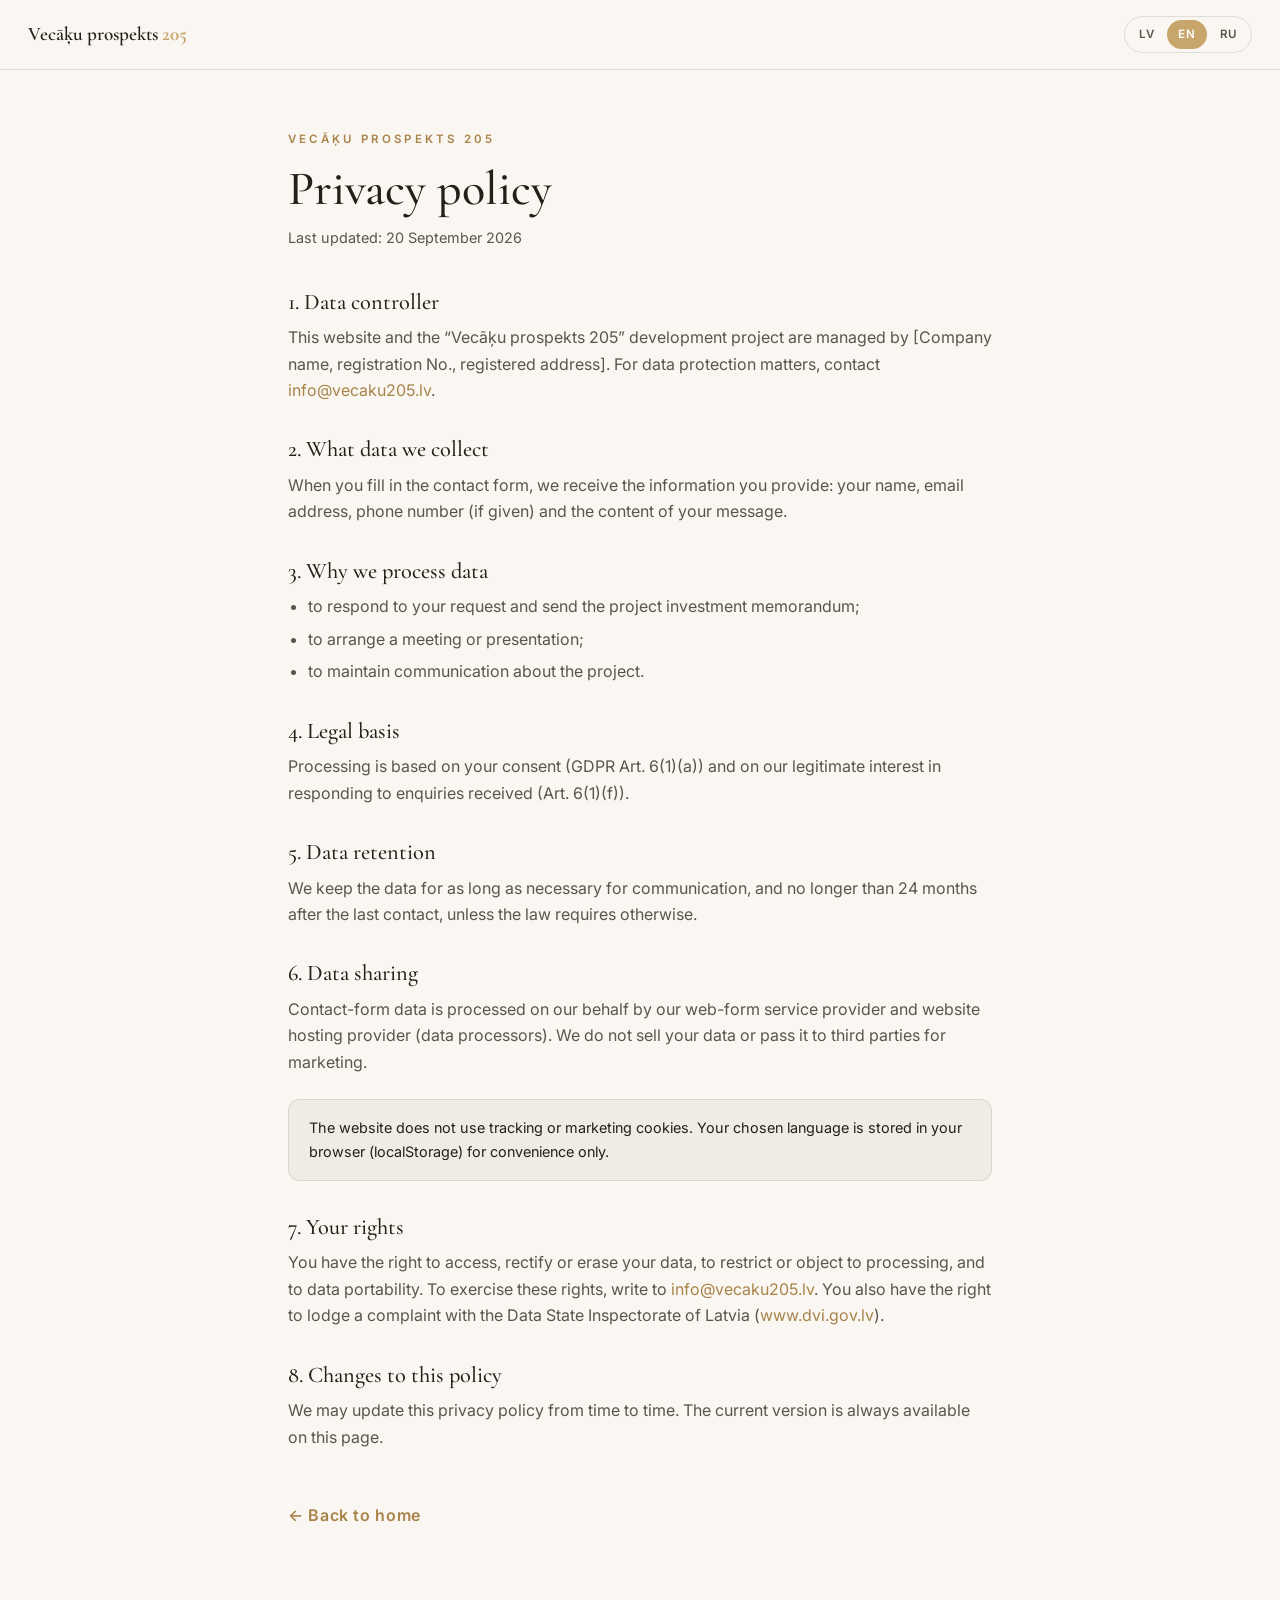
==== privatuma-politika.html @ 215d1301 "Initial commit: Vecāķu prospekts 205 investment landing page Single-file LV/EN/RU investment teaser " ====
<!DOCTYPE html>
<html lang="lv">
<head>
<script>document.documentElement.classList.add('js');</script>
<meta charset="UTF-8" />
<meta name="viewport" content="width=device-width, initial-scale=1.0" />
<title>Privātuma politika — Vecāķu prospekts 205</title>
<meta name="robots" content="noindex" />
<link rel="preconnect" href="https://fonts.googleapis.com" />
<link rel="preconnect" href="https://fonts.gstatic.com" crossorigin />
<link href="https://fonts.googleapis.com/css2?family=Cormorant+Garamond:wght@500;600&family=Inter:wght@300;400;500;600&display=swap" rel="stylesheet" />
<style>
:root{--sand:#c8a56b;--sand-dark:#a8834a;--ink:#232019;--ink-soft:#5b554b;--paper:#faf7f2;--paper-2:#f1ece3;--line:rgba(35,32,25,.12)}
*{box-sizing:border-box;margin:0;padding:0}
body{font-family:'Inter',system-ui,sans-serif;color:var(--ink);background:var(--paper);line-height:1.65;-webkit-font-smoothing:antialiased}
h1,h2{font-family:'Cormorant Garamond',Georgia,serif;font-weight:500;line-height:1.1}
a{color:var(--sand-dark);text-decoration:none}
a:hover{text-decoration:underline}
header{position:sticky;top:0;z-index:10;display:flex;align-items:center;justify-content:space-between;padding:16px 28px;background:rgba(250,247,242,.92);backdrop-filter:blur(10px);border-bottom:1px solid var(--line)}
.brand{font-family:'Cormorant Garamond',serif;font-size:1.2rem;font-weight:600;color:var(--ink)}
.brand b{color:var(--sand)}
.lang{display:flex;gap:2px;border:1px solid var(--line);border-radius:40px;padding:3px}
.lang button{background:none;border:none;cursor:pointer;font:inherit;font-size:.72rem;font-weight:600;letter-spacing:.06em;color:var(--ink-soft);padding:5px 11px;border-radius:40px;transition:all .25s}
.lang button.active{background:var(--sand);color:#fff}
.wrap{max-width:760px;margin:0 auto;padding:60px 28px 90px}
.eyebrow{font-size:.72rem;letter-spacing:.28em;text-transform:uppercase;color:var(--sand-dark);font-weight:600;margin-bottom:14px}
h1{font-size:clamp(2rem,5vw,3rem);margin-bottom:10px}
.updated{color:var(--ink-soft);font-size:.9rem;margin-bottom:40px}
h2{font-size:1.4rem;margin:34px 0 10px}
p{margin-bottom:12px;color:var(--ink-soft)}
ul{margin:0 0 12px 20px;color:var(--ink-soft)}
li{margin-bottom:6px}
.note{background:var(--paper-2);border:1px solid var(--line);border-radius:12px;padding:16px 20px;font-size:.9rem;margin:24px 0}
.back{display:inline-block;margin-top:40px;font-weight:600;letter-spacing:.04em}
.lang-block{display:none}
.lang-block.show{display:block}
@media(max-width:520px){header{padding:14px 18px}.wrap{padding:40px 20px 70px}}
</style>
</head>
<body>
<header>
  <a class="brand" href="index.html">Vecāķu&nbsp;prospekts&nbsp;<b>205</b></a>
  <div class="lang">
    <button data-lang="lv" class="active">LV</button>
    <button data-lang="en">EN</button>
    <button data-lang="ru">RU</button>
  </div>
</header>

<div class="wrap">

<!-- LV -->
<div class="lang-block show" data-block="lv">
  <div class="eyebrow">Vecāķu prospekts 205</div>
  <h1>Privātuma politika</h1>
  <div class="updated">Pēdējoreiz atjaunināts: 2026. gada 20. septembris</div>

  <h2>1. Pārzinis</h2>
  <p>Šo tīmekļa vietni un attīstības projektu “Vecāķu prospekts 205” pārvalda [Uzņēmuma nosaukums, reģistrācijas Nr., juridiskā adrese]. Jautājumos par datu apstrādi rakstiet: <a href="mailto:info@vecaku205.lv">info@vecaku205.lv</a>.</p>

  <h2>2. Kādus datus mēs vācam</h2>
  <p>Aizpildot saziņas formu, mēs saņemam jūsu norādīto informāciju: vārdu un uzvārdu, e-pasta adresi, tālruņa numuru (ja norādīts) un ziņas saturu.</p>

  <h2>3. Kādam nolūkam mēs apstrādājam datus</h2>
  <ul>
    <li>atbildēt uz jūsu pieprasījumu un nosūtīt projekta investīciju memorandu;</li>
    <li>vienoties par tikšanos vai prezentāciju;</li>
    <li>uzturēt saziņu par projektu.</li>
  </ul>

  <h2>4. Juridiskais pamats</h2>
  <p>Datu apstrāde balstās uz jūsu piekrišanu (VDAR 6. panta 1. punkta “a” apakšpunkts) un mūsu leģitīmajām interesēm atbildēt uz saņemtajiem pieprasījumiem (6. panta 1. punkta “f” apakšpunkts).</p>

  <h2>5. Datu glabāšana</h2>
  <p>Datus glabājam tik ilgi, cik nepieciešams saziņai, un ne ilgāk kā 24 mēnešus pēc pēdējās saziņas, ja vien normatīvie akti neparedz citādi.</p>

  <h2>6. Datu nodošana</h2>
  <p>Saziņas formas datus mūsu vārdā apstrādā tīmekļa formas pakalpojuma sniedzējs un vietnes mitināšanas pakalpojums (datu apstrādātāji). Mēs nepārdodam jūsu datus un nenododam tos trešajām personām mārketinga nolūkos.</p>

  <div class="note">Vietne neizmanto izsekošanas vai mārketinga sīkdatnes. Jūsu izvēlētā valoda tiek saglabāta pārlūkā (localStorage) tikai ērtībai.</div>

  <h2>7. Jūsu tiesības</h2>
  <p>Jums ir tiesības piekļūt saviem datiem, tos labot vai dzēst, ierobežot vai iebilst pret apstrādi un uz datu pārnesamību. Lai īstenotu šīs tiesības, rakstiet <a href="mailto:info@vecaku205.lv">info@vecaku205.lv</a>. Jums ir arī tiesības iesniegt sūdzību Datu valsts inspekcijā (<a href="https://www.dvi.gov.lv" target="_blank" rel="noopener">www.dvi.gov.lv</a>).</p>

  <h2>8. Izmaiņas politikā</h2>
  <p>Mēs varam periodiski atjaunināt šo privātuma politiku. Aktuālā versija vienmēr ir pieejama šajā lapā.</p>

  <a class="back" href="index.html">← Atpakaļ uz sākumlapu</a>
</div>

<!-- EN -->
<div class="lang-block" data-block="en">
  <div class="eyebrow">Vecāķu prospekts 205</div>
  <h1>Privacy policy</h1>
  <div class="updated">Last updated: 20 September 2026</div>

  <h2>1. Data controller</h2>
  <p>This website and the “Vecāķu prospekts 205” development project are managed by [Company name, registration No., registered address]. For data protection matters, contact <a href="mailto:info@vecaku205.lv">info@vecaku205.lv</a>.</p>

  <h2>2. What data we collect</h2>
  <p>When you fill in the contact form, we receive the information you provide: your name, email address, phone number (if given) and the content of your message.</p>

  <h2>3. Why we process data</h2>
  <ul>
    <li>to respond to your request and send the project investment memorandum;</li>
    <li>to arrange a meeting or presentation;</li>
    <li>to maintain communication about the project.</li>
  </ul>

  <h2>4. Legal basis</h2>
  <p>Processing is based on your consent (GDPR Art. 6(1)(a)) and on our legitimate interest in responding to enquiries received (Art. 6(1)(f)).</p>

  <h2>5. Data retention</h2>
  <p>We keep the data for as long as necessary for communication, and no longer than 24 months after the last contact, unless the law requires otherwise.</p>

  <h2>6. Data sharing</h2>
  <p>Contact-form data is processed on our behalf by our web-form service provider and website hosting provider (data processors). We do not sell your data or pass it to third parties for marketing.</p>

  <div class="note">The website does not use tracking or marketing cookies. Your chosen language is stored in your browser (localStorage) for convenience only.</div>

  <h2>7. Your rights</h2>
  <p>You have the right to access, rectify or erase your data, to restrict or object to processing, and to data portability. To exercise these rights, write to <a href="mailto:info@vecaku205.lv">info@vecaku205.lv</a>. You also have the right to lodge a complaint with the Data State Inspectorate of Latvia (<a href="https://www.dvi.gov.lv" target="_blank" rel="noopener">www.dvi.gov.lv</a>).</p>

  <h2>8. Changes to this policy</h2>
  <p>We may update this privacy policy from time to time. The current version is always available on this page.</p>

  <a class="back" href="index.html">← Back to home</a>
</div>

<!-- RU -->
<div class="lang-block" data-block="ru">
  <div class="eyebrow">Vecāķu prospekts 205</div>
  <h1>Политика конфиденциальности</h1>
  <div class="updated">Последнее обновление: 20 сентября 2026 г.</div>

  <h2>1. Ответственный за обработку данных</h2>
  <p>Этот сайт и девелоперский проект «Vecāķu prospekts 205» управляются [Название компании, рег. №, юридический адрес]. По вопросам обработки данных пишите: <a href="mailto:info@vecaku205.lv">info@vecaku205.lv</a>.</p>

  <h2>2. Какие данные мы собираем</h2>
  <p>При заполнении формы обратной связи мы получаем указанную вами информацию: имя и фамилию, адрес электронной почты, номер телефона (если указан) и текст сообщения.</p>

  <h2>3. Цели обработки данных</h2>
  <ul>
    <li>ответить на ваш запрос и выслать инвестиционный меморандум проекта;</li>
    <li>договориться о встрече или презентации;</li>
    <li>поддерживать связь по проекту.</li>
  </ul>

  <h2>4. Правовое основание</h2>
  <p>Обработка основана на вашем согласии (ст. 6(1)(a) GDPR) и на нашем законном интересе отвечать на полученные запросы (ст. 6(1)(f)).</p>

  <h2>5. Срок хранения</h2>
  <p>Мы храним данные столько, сколько необходимо для связи, и не дольше 24 месяцев после последнего контакта, если иное не требуется законом.</p>

  <h2>6. Передача данных</h2>
  <p>Данные формы обрабатываются от нашего имени поставщиком сервиса веб-форм и хостинг-провайдером сайта (обработчики данных). Мы не продаём ваши данные и не передаём их третьим лицам в маркетинговых целях.</p>

  <div class="note">Сайт не использует отслеживающие или маркетинговые файлы cookie. Выбранный язык сохраняется в вашем браузере (localStorage) только для удобства.</div>

  <h2>7. Ваши права</h2>
  <p>Вы имеете право на доступ, исправление или удаление ваших данных, ограничение обработки или возражение против неё, а также на переносимость данных. Для реализации этих прав пишите на <a href="mailto:info@vecaku205.lv">info@vecaku205.lv</a>. Вы также вправе подать жалобу в Государственную инспекцию данных Латвии (<a href="https://www.dvi.gov.lv" target="_blank" rel="noopener">www.dvi.gov.lv</a>).</p>

  <h2>8. Изменения политики</h2>
  <p>Мы можем периодически обновлять эту политику конфиденциальности. Актуальная версия всегда доступна на этой странице.</p>

  <a class="back" href="index.html">← На главную</a>
</div>

</div>

<script>
function setLang(lang){
  document.documentElement.lang = lang;
  document.querySelectorAll('.lang-block').forEach(b=>b.classList.toggle('show', b.dataset.block===lang));
  document.querySelectorAll('.lang button').forEach(b=>b.classList.toggle('active', b.dataset.lang===lang));
  try{ localStorage.setItem('v205_lang', lang); }catch(e){}
}
document.querySelectorAll('.lang button').forEach(b=>b.addEventListener('click',()=>setLang(b.dataset.lang)));
let saved='lv';
try{ saved = localStorage.getItem('v205_lang') || (navigator.language||'lv').slice(0,2); }catch(e){}
if(!['lv','en','ru'].includes(saved)) saved='lv';
setLang(saved);
</script>
</body>
</html>
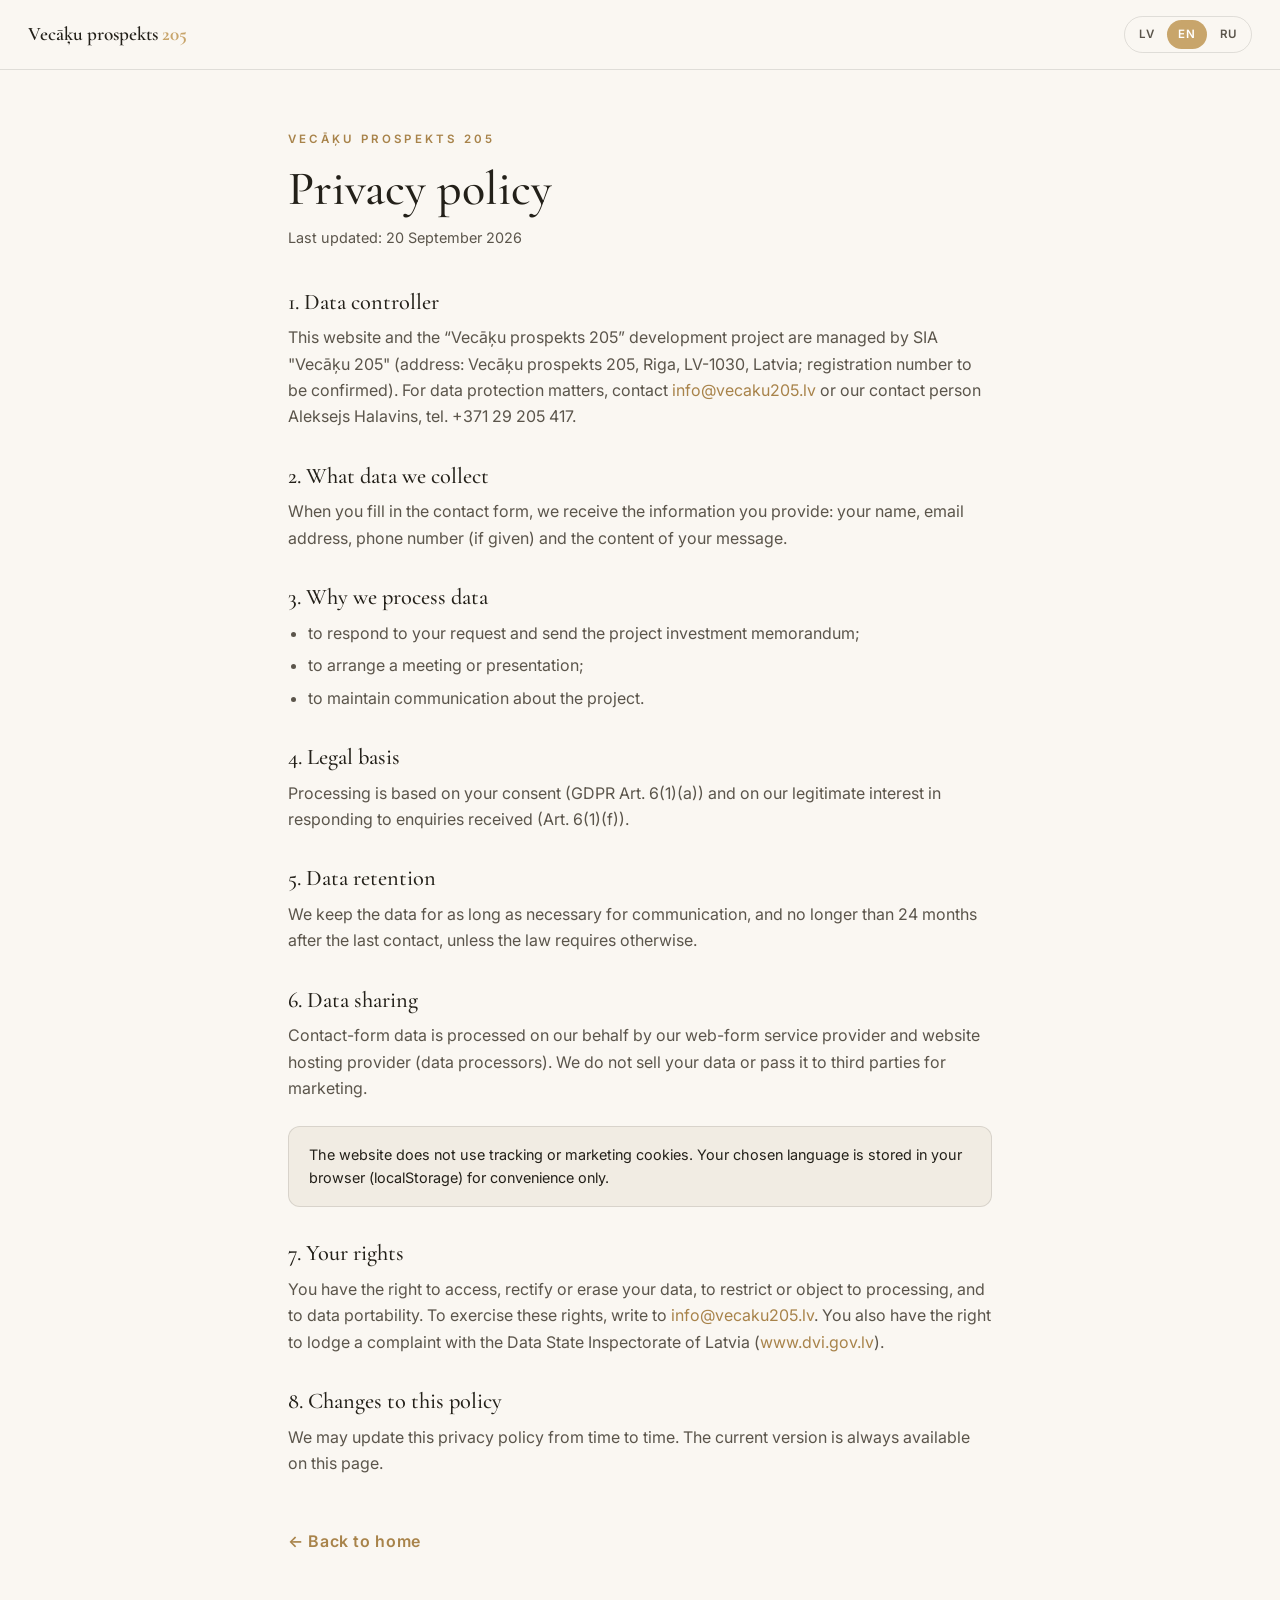
==== commit a6a014cd: "Add SEO/GEO layer and footer rights notice - robots.txt, sitemap.xml pointing to vecaku205.lv - llms" ====
--- a/privatuma-politika.html
+++ b/privatuma-politika.html
@@ -56,7 +56,7 @@
   <div class="updated">Pēdējoreiz atjaunināts: 2026. gada 20. septembris</div>
 
   <h2>1. Pārzinis</h2>
-  <p>Šo tīmekļa vietni un attīstības projektu “Vecāķu prospekts 205” pārvalda [Uzņēmuma nosaukums, reģistrācijas Nr., juridiskā adrese]. Jautājumos par datu apstrādi rakstiet: <a href="mailto:info@vecaku205.lv">info@vecaku205.lv</a>.</p>
+  <p>Šo tīmekļa vietni un attīstības projektu “Vecāķu prospekts 205” pārvalda SIA "Vecāķu 205" (adrese: Vecāķu prospekts 205, Rīga, LV-1030, Latvija; reģistrācijas numurs precizējams). Jautājumos par datu apstrādi rakstiet: <a href="mailto:info@vecaku205.lv">info@vecaku205.lv</a> vai kontaktpersonai Aleksejam Halavinam, tālr. +371 29 205 417.</p>
 
   <h2>2. Kādus datus mēs vācam</h2>
   <p>Aizpildot saziņas formu, mēs saņemam jūsu norādīto informāciju: vārdu un uzvārdu, e-pasta adresi, tālruņa numuru (ja norādīts) un ziņas saturu.</p>
@@ -95,7 +95,7 @@
   <div class="updated">Last updated: 20 September 2026</div>
 
   <h2>1. Data controller</h2>
-  <p>This website and the “Vecāķu prospekts 205” development project are managed by [Company name, registration No., registered address]. For data protection matters, contact <a href="mailto:info@vecaku205.lv">info@vecaku205.lv</a>.</p>
+  <p>This website and the “Vecāķu prospekts 205” development project are managed by SIA "Vecāķu 205" (address: Vecāķu prospekts 205, Riga, LV-1030, Latvia; registration number to be confirmed). For data protection matters, contact <a href="mailto:info@vecaku205.lv">info@vecaku205.lv</a> or our contact person Aleksejs Halavins, tel. +371 29 205 417.</p>
 
   <h2>2. What data we collect</h2>
   <p>When you fill in the contact form, we receive the information you provide: your name, email address, phone number (if given) and the content of your message.</p>
@@ -134,7 +134,7 @@
   <div class="updated">Последнее обновление: 20 сентября 2026 г.</div>
 
   <h2>1. Ответственный за обработку данных</h2>
-  <p>Этот сайт и девелоперский проект «Vecāķu prospekts 205» управляются [Название компании, рег. №, юридический адрес]. По вопросам обработки данных пишите: <a href="mailto:info@vecaku205.lv">info@vecaku205.lv</a>.</p>
+  <p>Этот сайт и девелоперский проект «Vecāķu prospekts 205» управляются SIA "Vecāķu 205" (адрес: Vecāķu prospekts 205, Рига, LV-1030, Латвия; регистрационный номер уточняется). По вопросам обработки данных пишите: <a href="mailto:info@vecaku205.lv">info@vecaku205.lv</a> или контактному лицу Алексею Халавину, тел. +371 29 205 417.</p>
 
   <h2>2. Какие данные мы собираем</h2>
   <p>При заполнении формы обратной связи мы получаем указанную вами информацию: имя и фамилию, адрес электронной почты, номер телефона (если указан) и текст сообщения.</p>
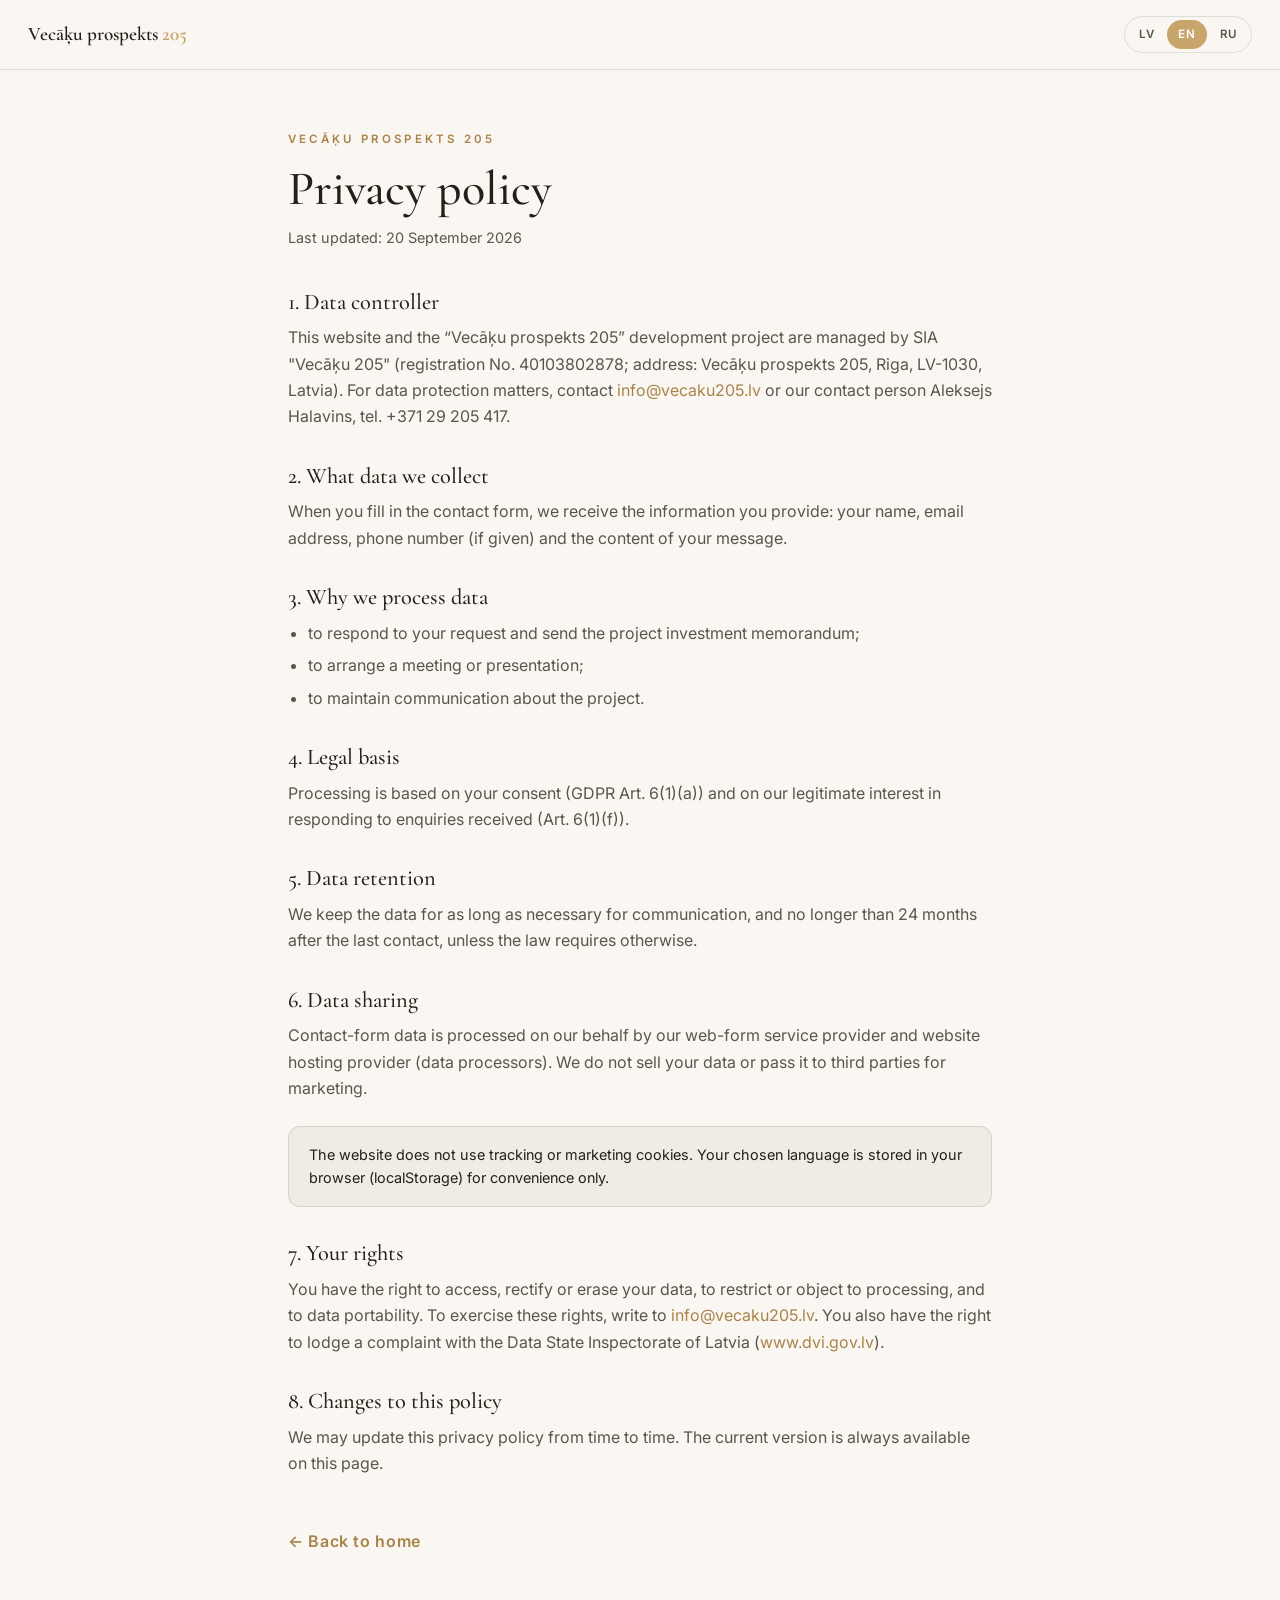
==== commit 2bcb0fba: "Add SIA "Vecāķu 205" registration number (40103802878) Filled into the privacy policy controller sec" ====
--- a/privatuma-politika.html
+++ b/privatuma-politika.html
@@ -56,7 +56,7 @@
   <div class="updated">Pēdējoreiz atjaunināts: 2026. gada 20. septembris</div>
 
   <h2>1. Pārzinis</h2>
-  <p>Šo tīmekļa vietni un attīstības projektu “Vecāķu prospekts 205” pārvalda SIA "Vecāķu 205" (adrese: Vecāķu prospekts 205, Rīga, LV-1030, Latvija; reģistrācijas numurs precizējams). Jautājumos par datu apstrādi rakstiet: <a href="mailto:info@vecaku205.lv">info@vecaku205.lv</a> vai kontaktpersonai Aleksejam Halavinam, tālr. +371 29 205 417.</p>
+  <p>Šo tīmekļa vietni un attīstības projektu “Vecāķu prospekts 205” pārvalda SIA "Vecāķu 205" (reģ. Nr. 40103802878; adrese: Vecāķu prospekts 205, Rīga, LV-1030, Latvija). Jautājumos par datu apstrādi rakstiet: <a href="mailto:info@vecaku205.lv">info@vecaku205.lv</a> vai kontaktpersonai Aleksejam Halavinam, tālr. +371 29 205 417.</p>
 
   <h2>2. Kādus datus mēs vācam</h2>
   <p>Aizpildot saziņas formu, mēs saņemam jūsu norādīto informāciju: vārdu un uzvārdu, e-pasta adresi, tālruņa numuru (ja norādīts) un ziņas saturu.</p>
@@ -95,7 +95,7 @@
   <div class="updated">Last updated: 20 September 2026</div>
 
   <h2>1. Data controller</h2>
-  <p>This website and the “Vecāķu prospekts 205” development project are managed by SIA "Vecāķu 205" (address: Vecāķu prospekts 205, Riga, LV-1030, Latvia; registration number to be confirmed). For data protection matters, contact <a href="mailto:info@vecaku205.lv">info@vecaku205.lv</a> or our contact person Aleksejs Halavins, tel. +371 29 205 417.</p>
+  <p>This website and the “Vecāķu prospekts 205” development project are managed by SIA "Vecāķu 205" (registration No. 40103802878; address: Vecāķu prospekts 205, Riga, LV-1030, Latvia). For data protection matters, contact <a href="mailto:info@vecaku205.lv">info@vecaku205.lv</a> or our contact person Aleksejs Halavins, tel. +371 29 205 417.</p>
 
   <h2>2. What data we collect</h2>
   <p>When you fill in the contact form, we receive the information you provide: your name, email address, phone number (if given) and the content of your message.</p>
@@ -134,7 +134,7 @@
   <div class="updated">Последнее обновление: 20 сентября 2026 г.</div>
 
   <h2>1. Ответственный за обработку данных</h2>
-  <p>Этот сайт и девелоперский проект «Vecāķu prospekts 205» управляются SIA "Vecāķu 205" (адрес: Vecāķu prospekts 205, Рига, LV-1030, Латвия; регистрационный номер уточняется). По вопросам обработки данных пишите: <a href="mailto:info@vecaku205.lv">info@vecaku205.lv</a> или контактному лицу Алексею Халавину, тел. +371 29 205 417.</p>
+  <p>Этот сайт и девелоперский проект «Vecāķu prospekts 205» управляются SIA "Vecāķu 205" (рег. № 40103802878; адрес: Vecāķu prospekts 205, Рига, LV-1030, Латвия). По вопросам обработки данных пишите: <a href="mailto:info@vecaku205.lv">info@vecaku205.lv</a> или контактному лицу Алексею Халавину, тел. +371 29 205 417.</p>
 
   <h2>2. Какие данные мы собираем</h2>
   <p>При заполнении формы обратной связи мы получаем указанную вами информацию: имя и фамилию, адрес электронной почты, номер телефона (если указан) и текст сообщения.</p>
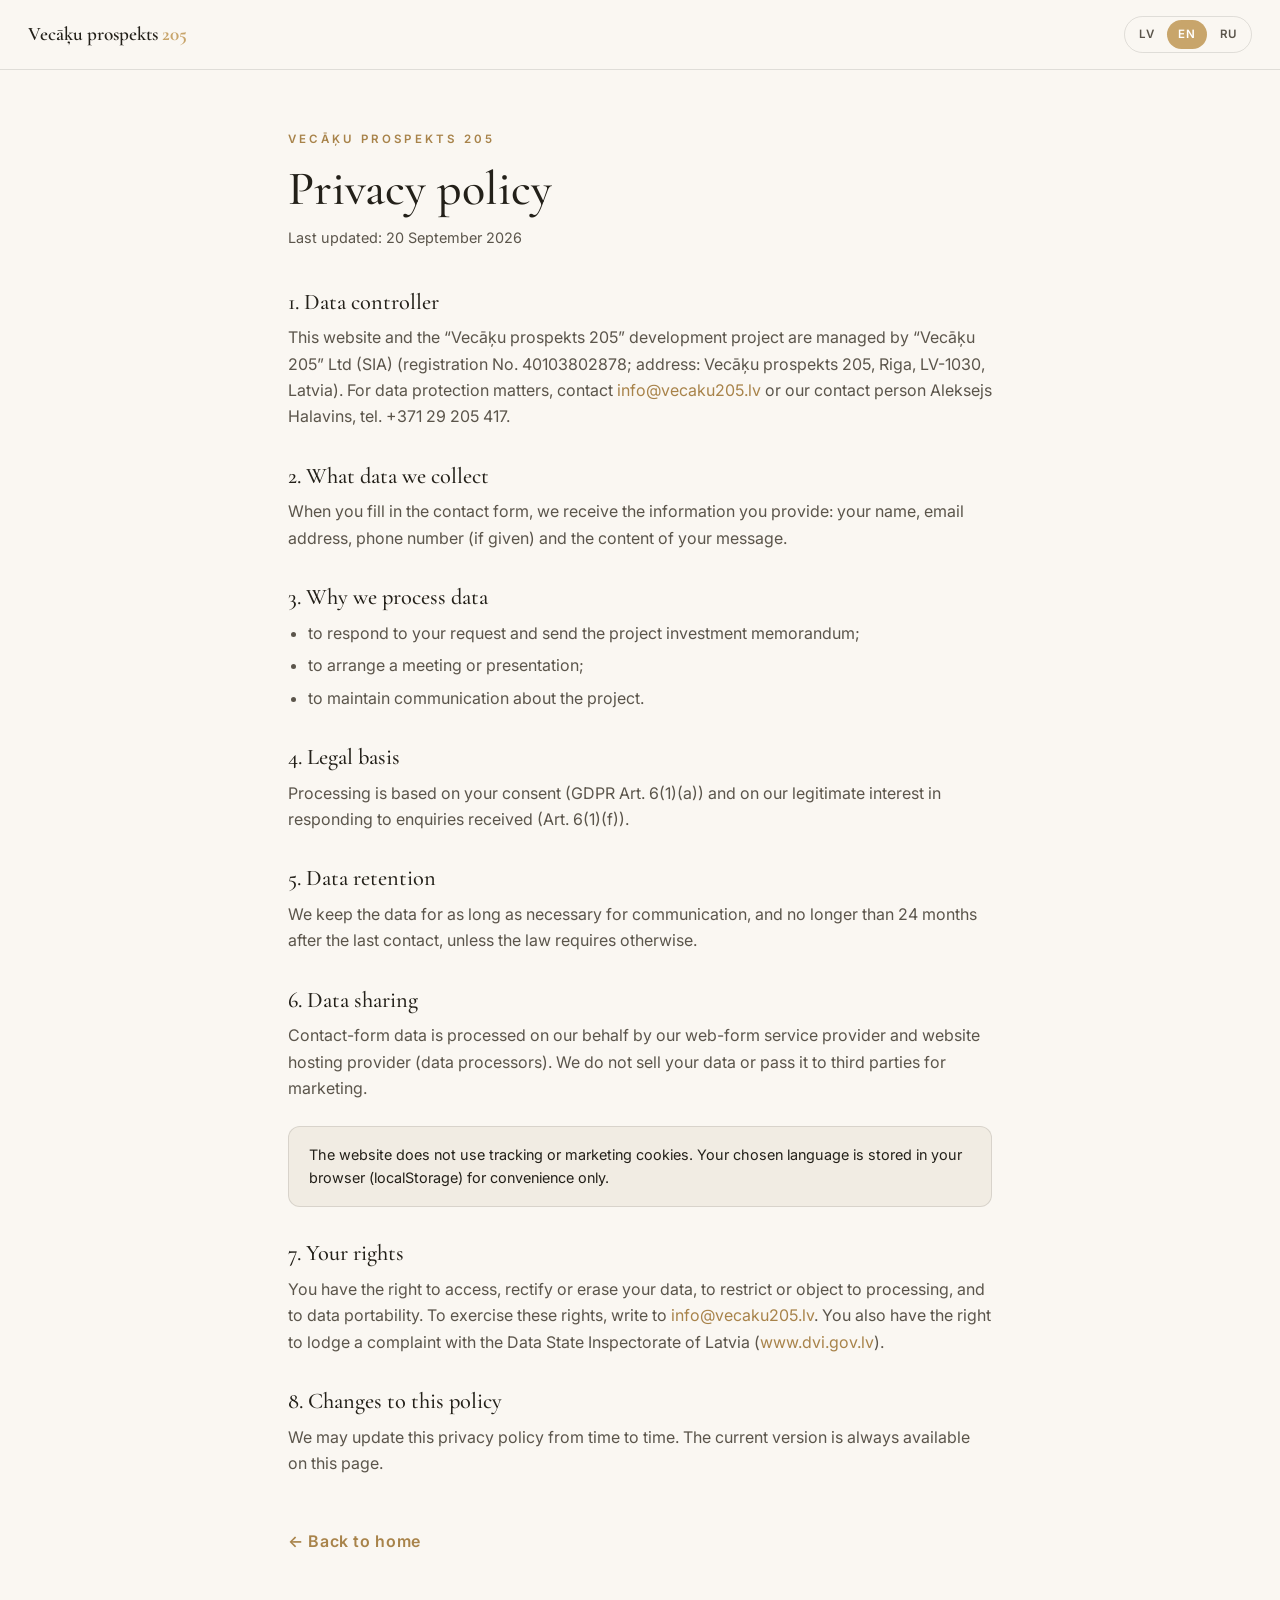
==== commit 40dd2e73: "i18n: tulka labojumi (LV/EN/RU) un juridiskā forma pa valodām - 15 atslēgas no TULKS vecaku-fixes.js" ====
--- a/privatuma-politika.html
+++ b/privatuma-politika.html
@@ -56,7 +56,7 @@
   <div class="updated">Pēdējoreiz atjaunināts: 2026. gada 20. septembris</div>
 
   <h2>1. Pārzinis</h2>
-  <p>Šo tīmekļa vietni un attīstības projektu “Vecāķu prospekts 205” pārvalda SIA "Vecāķu 205" (reģ. Nr. 40103802878; adrese: Vecāķu prospekts 205, Rīga, LV-1030, Latvija). Jautājumos par datu apstrādi rakstiet: <a href="mailto:info@vecaku205.lv">info@vecaku205.lv</a> vai kontaktpersonai Aleksejam Halavinam, tālr. +371 29 205 417.</p>
+  <p>Šo tīmekļa vietni un attīstības projektu „Vecāķu prospekts 205“ pārvalda SIA „Vecāķu 205“ (reģ. Nr. 40103802878; adrese: Vecāķu prospekts 205, Rīga, LV-1030, Latvija). Jautājumos par datu apstrādi rakstiet: <a href="mailto:info@vecaku205.lv">info@vecaku205.lv</a> vai kontaktpersonai Aleksejam Halavinam, tālr. +371 29 205 417.</p>
 
   <h2>2. Kādus datus mēs vācam</h2>
   <p>Aizpildot saziņas formu, mēs saņemam jūsu norādīto informāciju: vārdu un uzvārdu, e-pasta adresi, tālruņa numuru (ja norādīts) un ziņas saturu.</p>
@@ -95,7 +95,7 @@
   <div class="updated">Last updated: 20 September 2026</div>
 
   <h2>1. Data controller</h2>
-  <p>This website and the “Vecāķu prospekts 205” development project are managed by SIA "Vecāķu 205" (registration No. 40103802878; address: Vecāķu prospekts 205, Riga, LV-1030, Latvia). For data protection matters, contact <a href="mailto:info@vecaku205.lv">info@vecaku205.lv</a> or our contact person Aleksejs Halavins, tel. +371 29 205 417.</p>
+  <p>This website and the “Vecāķu prospekts 205” development project are managed by “Vecāķu 205” Ltd (SIA) (registration No. 40103802878; address: Vecāķu prospekts 205, Riga, LV-1030, Latvia). For data protection matters, contact <a href="mailto:info@vecaku205.lv">info@vecaku205.lv</a> or our contact person Aleksejs Halavins, tel. +371 29 205 417.</p>
 
   <h2>2. What data we collect</h2>
   <p>When you fill in the contact form, we receive the information you provide: your name, email address, phone number (if given) and the content of your message.</p>
@@ -134,7 +134,7 @@
   <div class="updated">Последнее обновление: 20 сентября 2026 г.</div>
 
   <h2>1. Ответственный за обработку данных</h2>
-  <p>Этот сайт и девелоперский проект «Vecāķu prospekts 205» управляются SIA "Vecāķu 205" (рег. № 40103802878; адрес: Vecāķu prospekts 205, Рига, LV-1030, Латвия). По вопросам обработки данных пишите: <a href="mailto:info@vecaku205.lv">info@vecaku205.lv</a> или контактному лицу Алексею Халавину, тел. +371 29 205 417.</p>
+  <p>Этот сайт и девелоперский проект «Vecāķu prospekts 205» управляются ООО «Vecāķu 205» (SIA) (рег. № 40103802878; адрес: Vecāķu prospekts 205, Рига, LV-1030, Латвия). По вопросам обработки данных пишите: <a href="mailto:info@vecaku205.lv">info@vecaku205.lv</a> или контактному лицу Алексею Халавину, тел. +371 29 205 417.</p>
 
   <h2>2. Какие данные мы собираем</h2>
   <p>При заполнении формы обратной связи мы получаем указанную вами информацию: имя и фамилию, адрес электронной почты, номер телефона (если указан) и текст сообщения.</p>
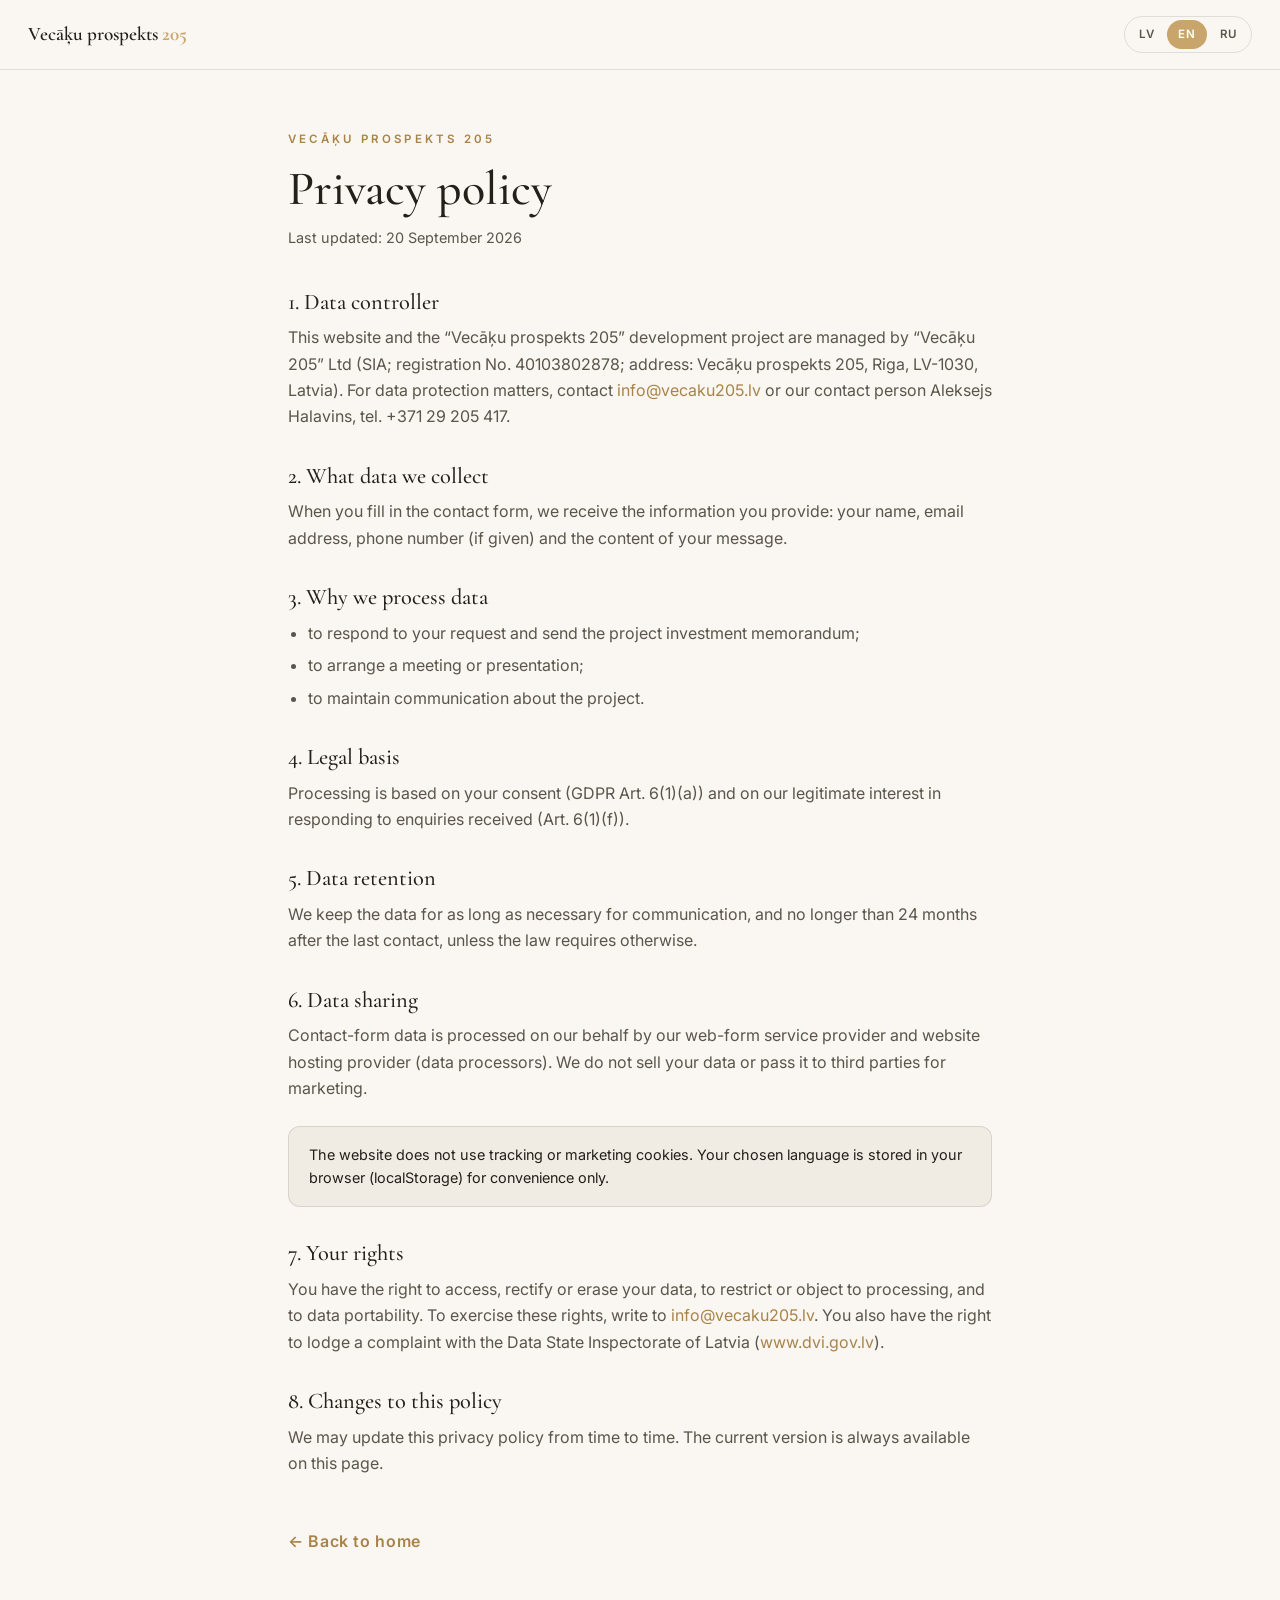
==== commit 474c3da5: "i18n: decimālzīmes pa valodām, FAQ JSON-LD, NBSP footerī, pēdiņas - FAQ JSON-LD: Aizdevējs; 4,5–5,0;" ====
--- a/privatuma-politika.html
+++ b/privatuma-politika.html
@@ -69,7 +69,7 @@
   </ul>
 
   <h2>4. Juridiskais pamats</h2>
-  <p>Datu apstrāde balstās uz jūsu piekrišanu (VDAR 6. panta 1. punkta “a” apakšpunkts) un mūsu leģitīmajām interesēm atbildēt uz saņemtajiem pieprasījumiem (6. panta 1. punkta “f” apakšpunkts).</p>
+  <p>Datu apstrāde balstās uz jūsu piekrišanu (VDAR 6. panta 1. punkta „a“ apakšpunkts) un mūsu leģitīmajām interesēm atbildēt uz saņemtajiem pieprasījumiem (6. panta 1. punkta „f“ apakšpunkts).</p>
 
   <h2>5. Datu glabāšana</h2>
   <p>Datus glabājam tik ilgi, cik nepieciešams saziņai, un ne ilgāk kā 24 mēnešus pēc pēdējās saziņas, ja vien normatīvie akti neparedz citādi.</p>
@@ -95,7 +95,7 @@
   <div class="updated">Last updated: 20 September 2026</div>
 
   <h2>1. Data controller</h2>
-  <p>This website and the “Vecāķu prospekts 205” development project are managed by “Vecāķu 205” Ltd (SIA) (registration No. 40103802878; address: Vecāķu prospekts 205, Riga, LV-1030, Latvia). For data protection matters, contact <a href="mailto:info@vecaku205.lv">info@vecaku205.lv</a> or our contact person Aleksejs Halavins, tel. +371 29 205 417.</p>
+  <p>This website and the “Vecāķu prospekts 205” development project are managed by “Vecāķu 205” Ltd (SIA; registration No. 40103802878; address: Vecāķu prospekts 205, Riga, LV-1030, Latvia). For data protection matters, contact <a href="mailto:info@vecaku205.lv">info@vecaku205.lv</a> or our contact person Aleksejs Halavins, tel. +371 29 205 417.</p>
 
   <h2>2. What data we collect</h2>
   <p>When you fill in the contact form, we receive the information you provide: your name, email address, phone number (if given) and the content of your message.</p>
@@ -134,7 +134,7 @@
   <div class="updated">Последнее обновление: 20 сентября 2026 г.</div>
 
   <h2>1. Ответственный за обработку данных</h2>
-  <p>Этот сайт и девелоперский проект «Vecāķu prospekts 205» управляются ООО «Vecāķu 205» (SIA) (рег. № 40103802878; адрес: Vecāķu prospekts 205, Рига, LV-1030, Латвия). По вопросам обработки данных пишите: <a href="mailto:info@vecaku205.lv">info@vecaku205.lv</a> или контактному лицу Алексею Халавину, тел. +371 29 205 417.</p>
+  <p>Этот сайт и девелоперский проект «Vecāķu prospekts 205» управляются ООО «Vecāķu 205» (SIA; рег. № 40103802878; адрес: Vecāķu prospekts 205, Рига, LV-1030, Латвия). По вопросам обработки данных пишите: <a href="mailto:info@vecaku205.lv">info@vecaku205.lv</a> или контактному лицу Алексею Халавину, тел. +371 29 205 417.</p>
 
   <h2>2. Какие данные мы собираем</h2>
   <p>При заполнении формы обратной связи мы получаем указанную вами информацию: имя и фамилию, адрес электронной почты, номер телефона (если указан) и текст сообщения.</p>
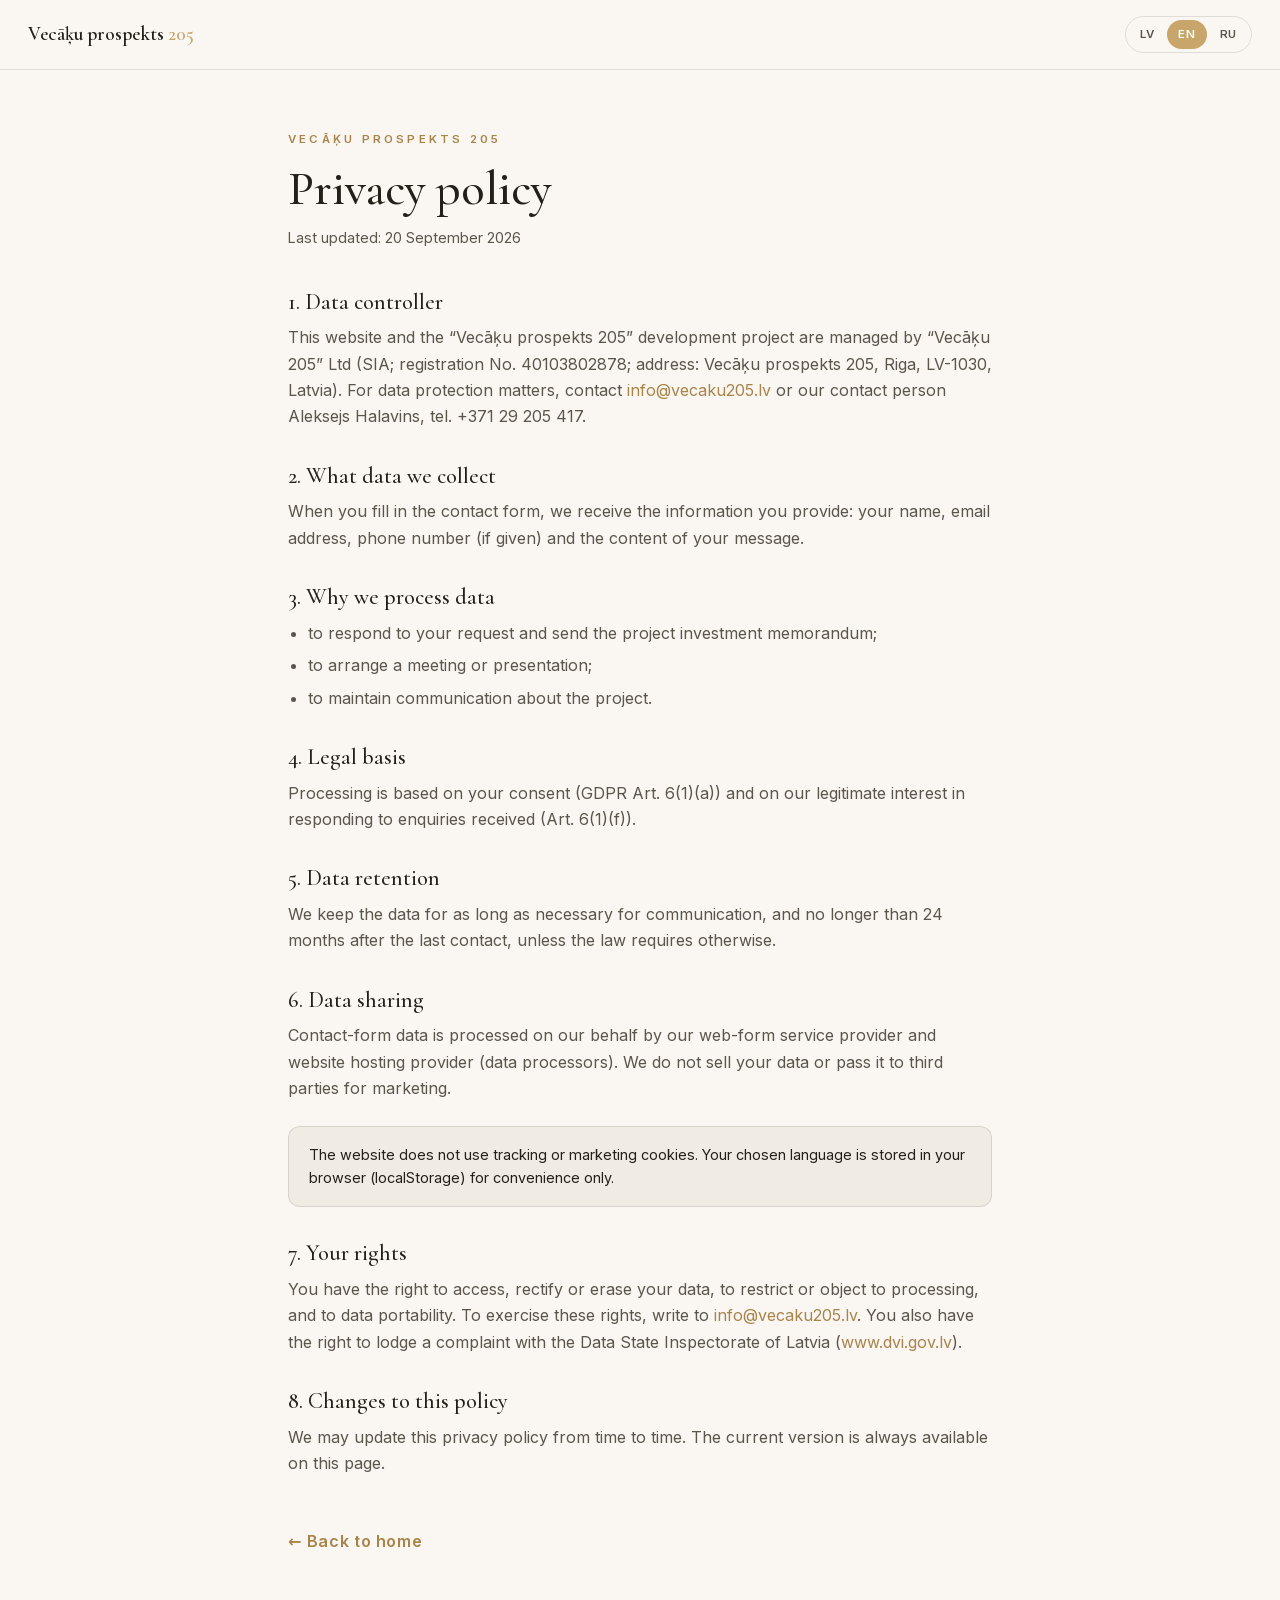
==== commit 12e3a5f5: "Performance and a11y: images as files (HTML 1.36 MB -> 69 KB), AA contrast, form labels, touch targe" ====
--- a/privatuma-politika.html
+++ b/privatuma-politika.html
@@ -6,9 +6,7 @@
 <meta name="viewport" content="width=device-width, initial-scale=1.0" />
 <title>Privātuma politika — Vecāķu prospekts 205</title>
 <meta name="robots" content="noindex" />
-<link rel="preconnect" href="https://fonts.googleapis.com" />
-<link rel="preconnect" href="https://fonts.gstatic.com" crossorigin />
-<link href="https://fonts.googleapis.com/css2?family=Cormorant+Garamond:wght@500;600&family=Inter:wght@300;400;500;600&display=swap" rel="stylesheet" />
+<link rel="stylesheet" href="fonts/fonts.css" />
 <style>
 :root{--sand:#c8a56b;--sand-dark:#a8834a;--ink:#232019;--ink-soft:#5b554b;--paper:#faf7f2;--paper-2:#f1ece3;--line:rgba(35,32,25,.12)}
 *{box-sizing:border-box;margin:0;padding:0}
--- a/fonts/fonts.css
+++ b/fonts/fonts.css
@@ -0,0 +1,9 @@
+/* Self-hosted Google Fonts (SIL OFL 1.1): Cormorant Garamond, Inter. Subsets: latin, latin-ext, cyrillic, cyrillic-ext. */
+@font-face{font-family:'Cormorant Garamond';font-style:normal;font-weight:400 600;font-display:swap;src:url(CormorantGaramond-cyrillic-ext.woff2) format('woff2');unicode-range:U+0460-052F, U+1C80-1C8A, U+20B4, U+2DE0-2DFF, U+A640-A69F, U+FE2E-FE2F}
+@font-face{font-family:'Cormorant Garamond';font-style:normal;font-weight:400 600;font-display:swap;src:url(CormorantGaramond-cyrillic.woff2) format('woff2');unicode-range:U+0301, U+0400-045F, U+0490-0491, U+04B0-04B1, U+2116}
+@font-face{font-family:'Cormorant Garamond';font-style:normal;font-weight:400 600;font-display:swap;src:url(CormorantGaramond-latin-ext.woff2) format('woff2');unicode-range:U+0100-02BA, U+02BD-02C5, U+02C7-02CC, U+02CE-02D7, U+02DD-02FF, U+0304, U+0308, U+0329, U+1D00-1DBF, U+1E00-1E9F, U+1EF2-1EFF, U+2020, U+20A0-20AB, U+20AD-20C4, U+2113, U+2C60-2C7F, U+A720-A7FF}
+@font-face{font-family:'Cormorant Garamond';font-style:normal;font-weight:400 600;font-display:swap;src:url(CormorantGaramond-latin.woff2) format('woff2');unicode-range:U+0000-00FF, U+0131, U+0152-0153, U+02BB-02BC, U+02C6, U+02DA, U+02DC, U+0304, U+0308, U+0329, U+2000-206F, U+20AC, U+2122, U+2191, U+2193, U+2212, U+2215, U+FEFF, U+FFFD}
+@font-face{font-family:'Inter';font-style:normal;font-weight:300 600;font-display:swap;src:url(Inter-cyrillic-ext.woff2) format('woff2');unicode-range:U+0460-052F, U+1C80-1C8A, U+20B4, U+2DE0-2DFF, U+A640-A69F, U+FE2E-FE2F}
+@font-face{font-family:'Inter';font-style:normal;font-weight:300 600;font-display:swap;src:url(Inter-cyrillic.woff2) format('woff2');unicode-range:U+0301, U+0400-045F, U+0490-0491, U+04B0-04B1, U+2116}
+@font-face{font-family:'Inter';font-style:normal;font-weight:300 600;font-display:swap;src:url(Inter-latin-ext.woff2) format('woff2');unicode-range:U+0100-02BA, U+02BD-02C5, U+02C7-02CC, U+02CE-02D7, U+02DD-02FF, U+0304, U+0308, U+0329, U+1D00-1DBF, U+1E00-1E9F, U+1EF2-1EFF, U+2020, U+20A0-20AB, U+20AD-20C4, U+2113, U+2C60-2C7F, U+A720-A7FF}
+@font-face{font-family:'Inter';font-style:normal;font-weight:300 600;font-display:swap;src:url(Inter-latin.woff2) format('woff2');unicode-range:U+0000-00FF, U+0131, U+0152-0153, U+02BB-02BC, U+02C6, U+02DA, U+02DC, U+0304, U+0308, U+0329, U+2000-206F, U+20AC, U+2122, U+2191, U+2193, U+2212, U+2215, U+FEFF, U+FFFD}
